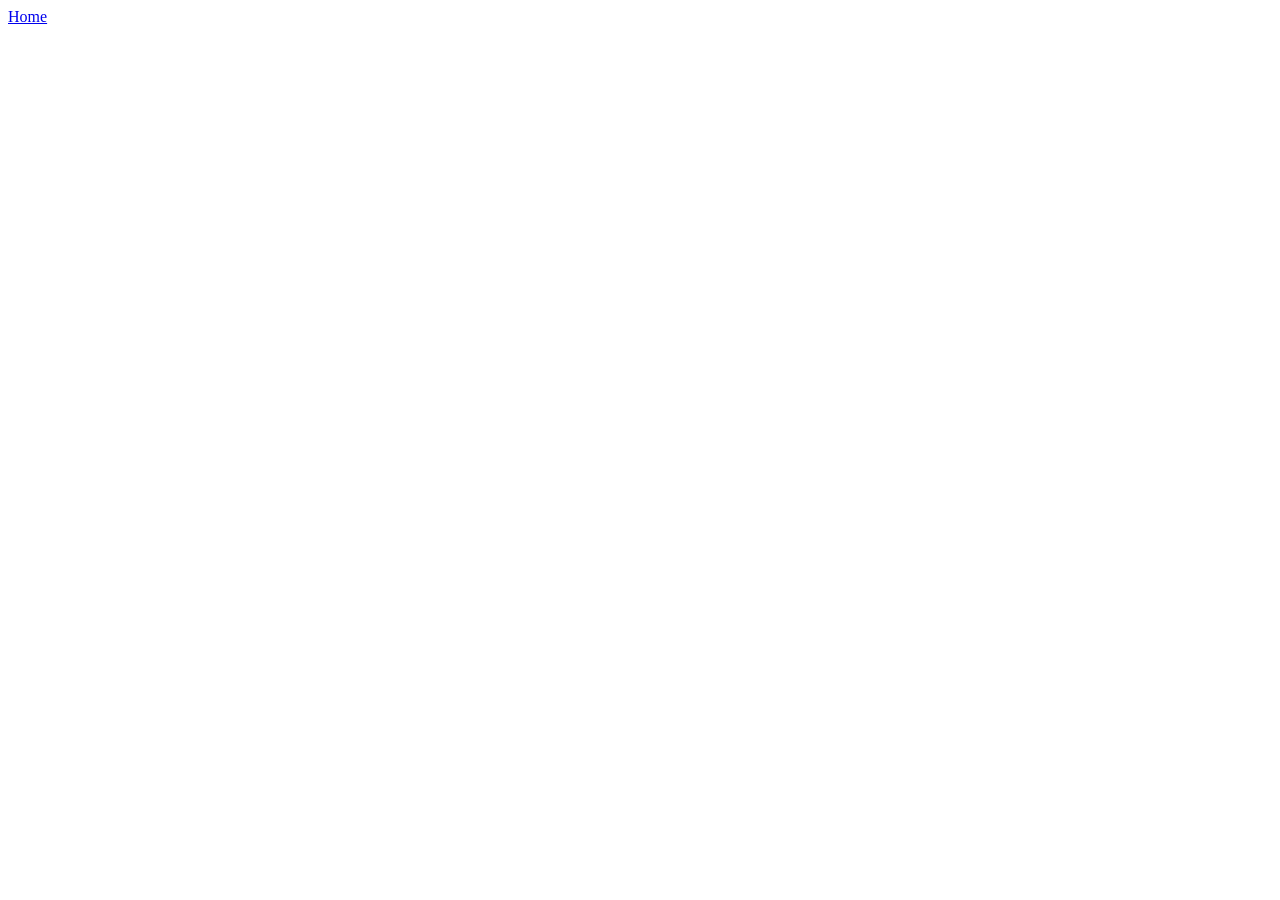
==== news.html @ 21192aa0 "Done main layout and added some style" ====
<!DOCTYPE html>
<html lang="en">
<head>
    <meta charset="UTF-8">
    <meta name="viewport" content="width=device-width, initial-scale=1.0">
    <title>Document</title>
</head>
<body>
    <a href="./index.html">Home</a>
</body>
</html>
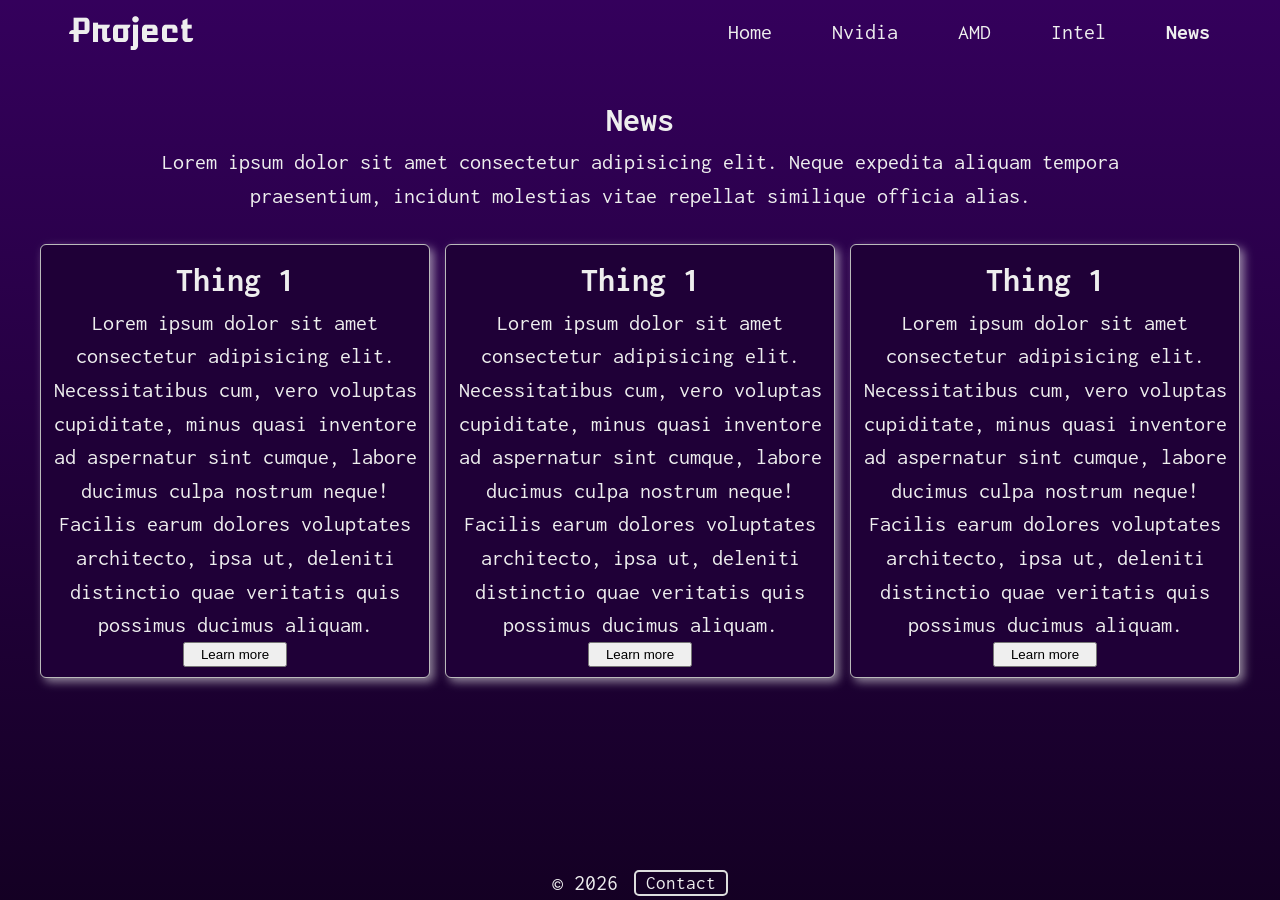
==== commit 9154979f: "added news page and made form" ====
--- a/news.html
+++ b/news.html
@@ -3,9 +3,148 @@
 <head>
     <meta charset="UTF-8">
     <meta name="viewport" content="width=device-width, initial-scale=1.0">
-    <title>Document</title>
+    <title>Main Page</title>
+    <link rel="stylesheet" href="./style.css">
+    <link rel="stylesheet" href="https://fonts.googleapis.com/css?family=Inconsolata|Atomic+Age">
 </head>
-<body>
-    <a href="./index.html">Home</a>
+<body class="news-page-body">
+    <header id="header">
+        <nav>
+            <ul class="nav-links">
+                <li class="logo"><a href="./index.html">Project</a></li>
+                <li class="hideOnMobile"><a href="./index.html">Home</a></li>
+                <li class="hideOnMobile"><a href="pageNvidia.html">Nvidia</a></li>
+                <li class="hideOnMobile"><a href="pageAMD.html">AMD</a></li>
+                <li class="hideOnMobile"><a href="pageIntel.html">Intel</a></li>
+                <li class="hideOnMobile"><a href="./news.html"><strong>News</strong></a></li>
+                <li class="hamburger-icon"><a href="#"><svg xmlns="http://www.w3.org/2000/svg" height="26px" viewBox="0 -960 960 960" width="26px" fill="#e3e3e3"><path d="M120-240v-80h720v80H120Zm0-200v-80h720v80H120Zm0-200v-80h720v80H120Z"/></a></li>
+            </ul>
+        </nav> 
+
+        <nav>
+            <ul class="nav-links sidebar">
+                <li class="close-icon"><a href="#"><svg xmlns="http://www.w3.org/2000/svg" height="24px" viewBox="0 -960 960 960" width="24px" fill="#e3e3e3"><path d="m256-200-56-56 224-224-224-224 56-56 224 224 224-224 56 56-224 224 224 224-56 56-224-224-224 224Z"/></a></li>
+                <li><a href="./index.html">Home</a></li>
+                <li><a href="pageNvidia.html">Nvidia</a></li>
+                <li><a href="pageAMD.html">AMD</a></li>
+                <li><a href="pageIntel.html">Intel</a></li>
+                <li><a href="./news.html"><strong>News</strong></a></li>
+            </ul>
+        </nav>
+    </header>
+    
+    <main id="main">
+        <section class="about-topic">
+            <h1>News</h1>
+            <p>Lorem ipsum dolor sit amet consectetur adipisicing elit. Neque expedita aliquam tempora praesentium, incidunt molestias vitae repellat similique officia alias.</p>
+        </section>
+        <div class="grid-container">
+
+            <article class="grid-item news-card">
+                <h1>Thing 1</h1>
+                <p>Lorem ipsum dolor sit amet consectetur adipisicing elit. Necessitatibus cum, vero voluptas cupiditate, minus quasi inventore ad aspernatur sint cumque, labore ducimus culpa nostrum neque! Facilis earum dolores voluptates architecto, ipsa ut, deleniti distinctio quae veritatis quis possimus ducimus aliquam.</p>
+
+                <button class="btn btn-open-modal open-btn">Learn more</button>
+
+                <dialog class="modal">
+                    <button class="xbtn close-btn">&times;</button>
+
+                    <h2>Hello</h2>
+                    <p>Lorem ipsum dolor sit amet consectetur adipisicing elit. Ut, facere inventore exercitationem aspernatur soluta fugiat architecto harum debitis. Voluptate, ab?</p>
+                    <p>Lorem ipsum dolor sit amet consectetur adipisicing elit. Officiis, obcaecati!</p>
+                    <p>Lorem ipsum dolor sit, amet consectetur adipisicing elit. Quam cumque laborum animi quaerat optio eveniet dignissimos dolores non. Veritatis expedita sit provident laudantium quam harum iste ipsum nulla id, non doloribus quasi numquam! Soluta rerum tempore ut unde voluptates incidunt similique exercitationem dignissimos in porro, culpa nemo doloremque eius minima iure voluptatum qui saepe illum enim? Asperiores consequatur odio optio vero illo omnis et rem molestiae eum nulla nobis quam, dolores soluta maxime nihil nostrum tempora vel commodi earum, error exercitationem non, ipsa expedita quidem! Vel pariatur exercitationem laboriosam? Nihil nesciunt eaque iste, repellat cum quis deserunt accusamus architecto tempora.</p>
+                    
+                    <button class="btn btn-close-modal close-btn">Close</button>
+                </dialog>
+            </article>
+
+            <article class="grid-item news-card">
+                <h1>Thing 1</h1>
+                <p>Lorem ipsum dolor sit amet consectetur adipisicing elit. Necessitatibus cum, vero voluptas cupiditate, minus quasi inventore ad aspernatur sint cumque, labore ducimus culpa nostrum neque! Facilis earum dolores voluptates architecto, ipsa ut, deleniti distinctio quae veritatis quis possimus ducimus aliquam.</p>
+
+                <button class="btn btn-open-modal open-btn">Learn more</button>
+
+                <dialog class="modal">
+                    <button class="xbtn close-btn">&times;</button>
+
+                    <h2>Hello</h2>
+                    <p>Lorem ipsum dolor sit amet consectetur adipisicing elit. Ut, facere inventore exercitationem aspernatur soluta fugiat architecto harum debitis. Voluptate, ab?</p>
+                    <p>Lorem ipsum dolor sit amet consectetur adipisicing elit. Officiis, obcaecati!</p>
+                    <p>Lorem ipsum dolor sit, amet consectetur adipisicing elit. Quam cumque laborum animi quaerat optio eveniet dignissimos dolores non. Veritatis expedita sit provident laudantium quam harum iste ipsum nulla id, non doloribus quasi numquam! Soluta rerum tempore ut unde voluptates incidunt similique exercitationem dignissimos in porro, culpa nemo doloremque eius minima iure voluptatum qui saepe illum enim? Asperiores consequatur odio optio vero illo omnis et rem molestiae eum nulla nobis quam, dolores soluta maxime nihil nostrum tempora vel commodi earum, error exercitationem non, ipsa expedita quidem! Vel pariatur exercitationem laboriosam? Nihil nesciunt eaque iste, repellat cum quis deserunt accusamus architecto tempora.</p>
+                    
+                    <button class="btn btn-close-modal close-btn">Close</button>
+                </dialog>
+            </article>
+
+            <article class="grid-item news-card">
+                <h1>Thing 1</h1>
+                <p>Lorem ipsum dolor sit amet consectetur adipisicing elit. Necessitatibus cum, vero voluptas cupiditate, minus quasi inventore ad aspernatur sint cumque, labore ducimus culpa nostrum neque! Facilis earum dolores voluptates architecto, ipsa ut, deleniti distinctio quae veritatis quis possimus ducimus aliquam.</p>
+
+                <button class="btn btn-open-modal open-btn">Learn more</button>
+
+                <dialog class="modal">
+                    <button class="xbtn close-btn">&times;</button>
+
+                    <h2>Hello</h2>
+                    <p>Lorem ipsum dolor sit amet consectetur adipisicing elit. Ut, facere inventore exercitationem aspernatur soluta fugiat architecto harum debitis. Voluptate, ab?</p>
+                    <p>Lorem ipsum dolor sit amet consectetur adipisicing elit. Officiis, obcaecati!</p>
+                    <p>Lorem ipsum dolor sit, amet consectetur adipisicing elit. Quam cumque laborum animi quaerat optio eveniet dignissimos dolores non. Veritatis expedita sit provident laudantium quam harum iste ipsum nulla id, non doloribus quasi numquam! Soluta rerum tempore ut unde voluptates incidunt similique exercitationem dignissimos in porro, culpa nemo doloremque eius minima iure voluptatum qui saepe illum enim? Asperiores consequatur odio optio vero illo omnis et rem molestiae eum nulla nobis quam, dolores soluta maxime nihil nostrum tempora vel commodi earum, error exercitationem non, ipsa expedita quidem! Vel pariatur exercitationem laboriosam? Nihil nesciunt eaque iste, repellat cum quis deserunt accusamus architecto tempora.</p>
+                    
+                    <button class="btn btn-close-modal close-btn">Close</button>
+                </dialog>
+            </article>
+
+            
+        </div>
+    </main>
+
+    <footer id="footer">
+        <p>&copy; 2026</p>
+        
+        <button class="contact-btn open-btn">Contact</button>
+        <dialog class="modal contact-modal">
+            <button class="xbtn close-btn">&times;</button>
+
+            <h2>Contact</h2>
+            <p>Lorem ipsum dolor, sit amet consectetur adipisicing elit. Natus corrupti fugiat quod quia accusantium tempore.</p>
+
+            <br>
+
+            <form>
+                <label for="fname">First Name:</label>
+                <input type="text" id="fname" name="firstname" placeholder="Mike">
+
+                <br>
+                
+                <label for="lname">Last Name:</label>
+                <input type="text" id="lname" name="lastname" placeholder="Rafone">
+
+                <br>
+
+                <label for="message">Message:</label>
+                <br>
+                <!-- <input type="text" id="message" name="message" placeholder="ileryhgiuebiusg"> -->
+                <textarea name="message" id="message" placeholder="Write your message here..."></textarea>
+
+                <br>
+
+                <input type="checkbox" id="uncheckbox" name="uncheckbox" checked>
+                <label for="">Uncheck this box if you want</label>
+
+                <br>
+
+                <input type="checkbox" id="checkbox" name="checkbox" required>
+                <label for="">Check this box</label>
+
+                <br>
+
+                <input type="submit" class="contact-btn" >
+
+            </form>
+                        
+            <button class="contact-btn close-btn">Close</button>
+        </dialog>
+    </footer>
+    <script src="./script.js"></script>
 </body>
-</html>+</html>
--- a/style.css
+++ b/style.css
@@ -0,0 +1,368 @@
+* {
+    margin: 0;
+    padding: 0;
+    box-sizing: border-box;
+}
+
+:root {
+    /* --primary-color: red;
+    --secondary-color: green; */
+
+    --default-bg: linear-gradient(180deg, hsla(274, 100%, 18%, 1) 0%, hsla(274, 100%, 7%, 1) 100%);
+    --default-card-color: #1F0037;
+    --default-card-color-hover: #2A0049;
+
+    /* --nvidia-color: green; */
+    --nvidia-bg: linear-gradient(180deg, hsla(158, 76%, 16%, 1) 0%, hsla(159, 78%, 7%, 1) 100%);
+    --nvidia-card-color: #0A4A33;
+    --nvidia-card-color-hover: #0C5A3E;
+
+    /* --amd-color: red; */
+    --amd-bg: linear-gradient(180deg, hsla(349, 69%, 25%, 1) 0%, hsl(349, 78%, 7%) 100%);
+    --amd-card-color: #6D1425;
+    --amd-card-color-hover: #751628;
+
+    /* --intel-color: skyblue; */
+    --intel-bg: linear-gradient(0deg, hsla(204, 100%, 5%, 1) 0%, hsla(204, 100%, 21%, 1) 100%);
+    --intel-card-color: #003356;
+    --intel-card-color-hover: #003A61;
+
+    --text-color: #eee;
+    --text-color-hover: #ffffff;
+}
+
+body {
+    font-family: 'Inconsolata', serif;
+    line-height: 1.5;
+    font-size: 1.4rem;
+    display: grid;
+    grid-template-rows: auto 1fr auto;
+    grid-template-columns: minmax(0, 1fr);
+    justify-content: center;
+    min-height: 100vh;
+    background: hsla(204, 100%, 5%, 1);
+
+}
+
+/* top page nav layout */
+#header {
+    padding: 0.4rem;
+}
+
+.logo {
+    font-size: 2rem;
+    font-weight: 700;
+    color: #eee;
+    font-family: 'Atomic Age', serif;
+}
+
+.nav-links {
+    max-width: 1200px;
+    margin: auto;
+    width: 100%;
+    list-style: none;
+    display: flex;
+    justify-content: flex-end;
+    align-items: center;
+}
+
+.nav-links li {
+    height: 50px;
+}
+
+.nav-links a {
+    height: 100%;
+    padding: 0 30px;
+    display: flex;
+    align-items: center;
+}
+
+.nav-links a:hover {
+    color: var(--text-color-hover);
+}
+
+.nav-links li:first-child {
+    margin-right: auto;
+}
+
+.sidebar {
+    position: fixed;
+    top: 0;
+    right: 0;
+    height: 100vh;
+    width: 250px;
+    z-index: 999;
+    background-color: rgba(0, 0, 0, 0.3);
+    backdrop-filter: blur(10px);
+    display: none;
+    flex-direction: column;
+    align-items: flex-start;
+    justify-content: flex-start;
+}
+
+.sidebar li, a {
+    width: 100%;
+}
+
+.hamburger-icon {
+    display: none;
+}
+
+/* MAIN CONTENT */
+#main {  
+    text-align: center;
+}
+
+.index-body {
+    background: var(--default-bg);
+}
+
+/* index buttons */
+.btn-nvidia, .btn-amd, .btn-intel {
+    border-radius: 3px;
+    padding: 0.4rem 1rem !important;
+}
+
+.btn-nvidia {
+    /* background-color: green; */
+    background-color: var(--nvidia-card-color);
+}
+
+.btn-amd {
+    /* background-color: rgb(139, 0, 0); */
+    background-color: var(--amd-card-color);
+}
+
+.btn-intel {
+    /* background-color: rgb(0, 102, 192); */
+    background-color: var(--intel-card-color);
+}
+
+/* Nvidia, AMD, and Intel page layout */
+.about-topic {
+    color: #eee;
+    padding: 2rem 0.6rem;
+    max-width: 1000px;
+    margin: 0 auto;
+}
+
+.grid-container {
+    display: grid;
+    grid-template-columns: repeat(auto-fit, minmax(300px, 1fr));
+    gap: 15px;
+    max-width: 1200px;
+    margin: 0 auto;
+}
+
+.grid-item {
+    color: #eee;
+    transition: 0.2s;
+    padding: 10px;
+    text-align: center;
+    display: flex;
+    flex-direction: column;
+    align-items: center;
+    border: 1px solid #bbbbbb;
+    border-radius: 6px;
+    box-shadow: 4px 4px 10px 0px #eeeeee8d;
+}
+
+.grid-item p {
+    flex-grow: 2;
+}
+
+/* Modal design */
+.modal {
+    padding: 1em;
+    max-width: 1000px;
+    font-size: 2rem;
+    margin: auto;
+    border-radius: 6px;
+    background-color: hsla(0, 0%, 0%, 0.502);
+    color: #eee;
+    /* scrollbar-color: rgb(0, 147, 0) rgb(0, 0, 0); */
+}
+
+.xbtn {
+    position: absolute;
+    top: 0;
+    right: 0;
+    background: 0;
+    border: 0;
+    padding: 0;
+    translate: -4% -20%;
+    font-size: 5rem;
+    transition: 0.2s;
+    color: #eee;
+}
+
+.xbtn:hover {
+    cursor: pointer;
+    color: red;
+}
+
+.btn-close-modal:hover {
+    background-color: red;
+}
+
+.btn-open-modal:hover {
+    background-color: greenyellow;
+}
+
+dialog::backdrop {
+    background-color: rgba(12, 12, 12, 0.5);
+    backdrop-filter: blur(10px);
+}
+
+dialog[open] {
+    animation: fadein 0.2s ease-in forwards;
+}
+
+@keyframes fadein{
+  0%{
+    opacity:0;
+  }
+  100%{
+    opacity:1;
+  }
+}
+
+#footer {
+    margin-top: 1rem;
+
+    color: #eee;
+    display: flex;
+    justify-content: center;
+    align-items: center;
+    gap: 1rem;
+}
+
+.contact-btn {
+    
+    padding: 1px 10px;
+
+    font-family: 'Inconsolata', serif;
+    color: var(--text-color);
+    background: transparent;
+
+    border-radius: 5px;
+    border: 2px solid #ddd;
+    
+    font-size: 1.2rem;
+    transition: 0.3s;
+
+}
+
+.contact-btn:hover {
+    color: var(--text-color-hover);
+    text-shadow: 1px 1px 2px white;
+    box-shadow: 1px 1px 2px var(--text-color-hover);
+    transform: translate(-1px, -1px)
+}
+
+.contact-modal {
+    max-width: 600px;
+}
+
+.contact-modal form textarea {
+   /* width: 100%; */
+   max-width: 530px;
+   min-width: 220px;
+}
+
+.contact-modal form input:last-child {
+    width: 40%;
+}
+
+.btn {
+    padding: 0.2rem 1rem;
+}
+
+.btn:hover {
+    cursor: pointer;
+}
+
+a {
+    text-decoration: none;
+    color: #eee;
+}
+
+/* NVIDIA COLOR */
+.nvidia-page-body {
+    background: var(--nvidia-bg);
+}
+
+.nvidia-card {
+    background: var(--nvidia-card-color);
+}
+
+.nvidia-card:hover {
+    background: var(--nvidia-card-color-hover);
+}
+
+/* AMD COLOR */
+.amd-page-body {
+    background: var(--amd-bg);
+}
+
+.amd-card {
+    background-color: var(--amd-card-color);
+}
+
+.amd-card:hover {
+    background: var(--amd-card-color-hover);
+}
+/* INTEL COLOR */
+.intel-page-body {
+    background: var(--intel-bg);
+}
+
+.intel-card {
+    background: var(--intel-card-color);
+}
+
+.intel-card:hover {
+    background: var(--intel-card-color-hover);
+}
+
+/* News card color */
+.news-page-body {
+    background: var(--default-bg);
+}
+
+.news-card {
+    background: var(--default-card-color);
+}
+
+.news-card:hover {
+    background: var(--default-card-color-hover);
+}
+
+/* Responsive layout */
+@media (max-width: 800px) {
+    .hideOnMobile {
+        display: none;
+    }
+
+    .hamburger-icon {
+        display: block;
+    }
+
+    .sidebar a:hover {
+        color: #ffffff;
+        background-color: hsla(0, 0%, 0%, 0.5);
+        transition: 0.2s;   
+    }
+}
+
+@media (max-width: 450px) {
+    .sidebar {
+        width: 100%;
+    }
+
+    .grid-item {
+        border-left: 0;
+        border-right: 0;
+    }
+
+}
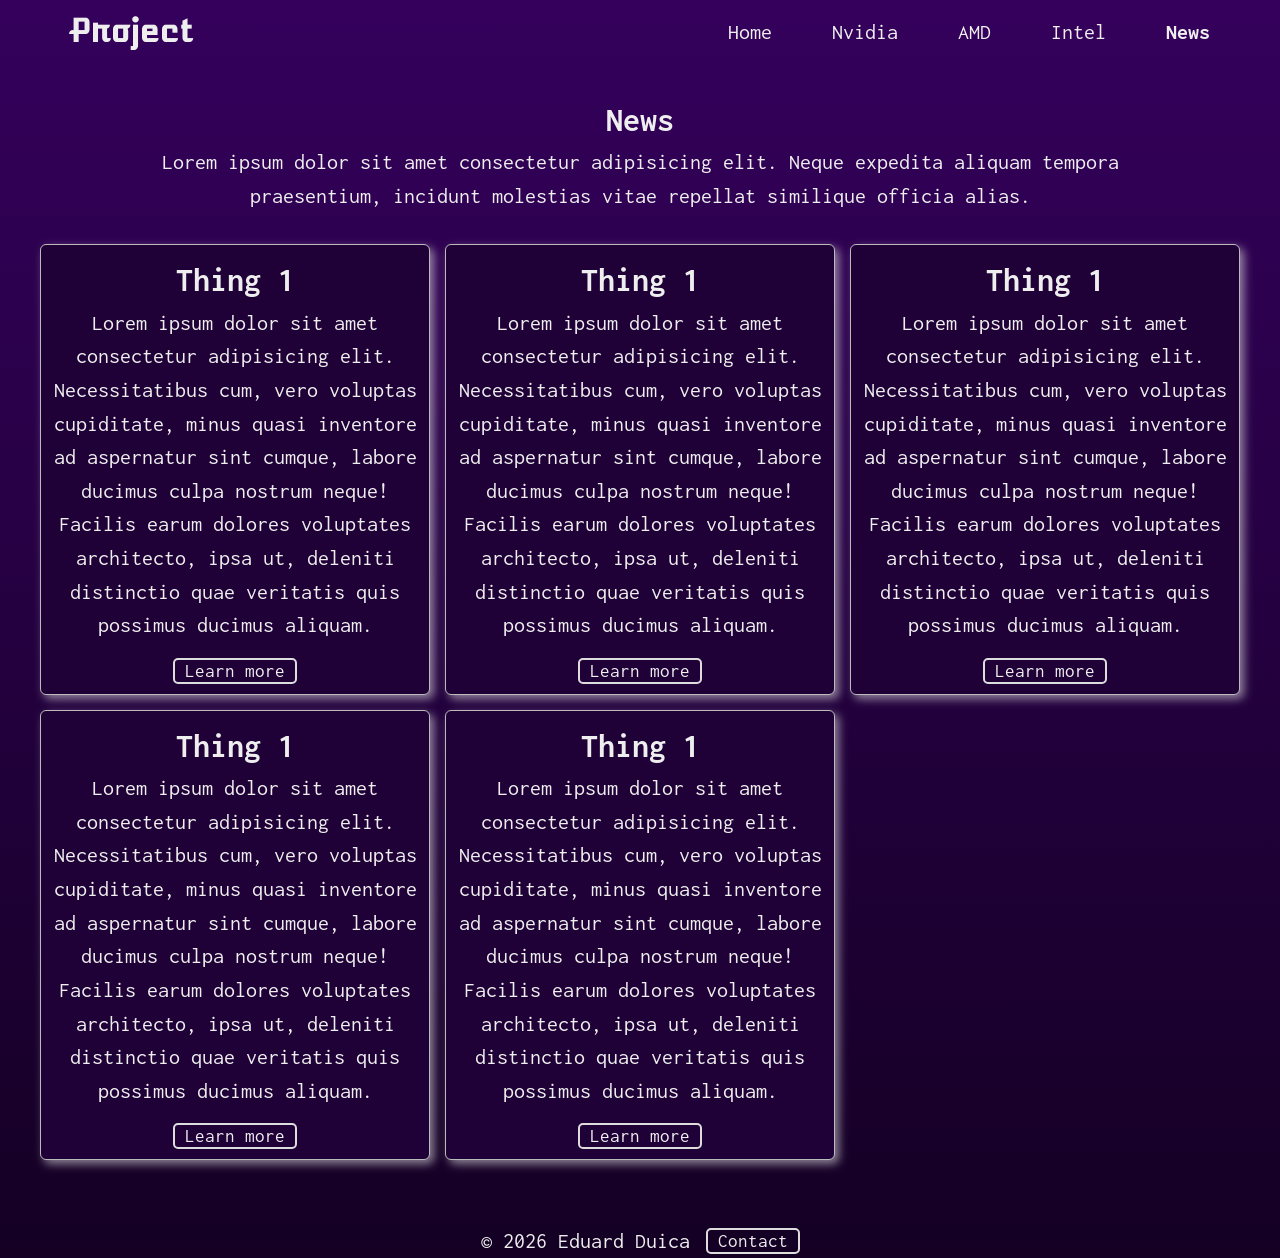
==== commit 9ab12bb8: "changes to all buttons and cards" ====
--- a/news.html
+++ b/news.html
@@ -94,14 +94,48 @@
                 </dialog>
             </article>
 
-            
+            <article class="grid-item news-card">
+                <h1>Thing 1</h1>
+                <p>Lorem ipsum dolor sit amet consectetur adipisicing elit. Necessitatibus cum, vero voluptas cupiditate, minus quasi inventore ad aspernatur sint cumque, labore ducimus culpa nostrum neque! Facilis earum dolores voluptates architecto, ipsa ut, deleniti distinctio quae veritatis quis possimus ducimus aliquam.</p>
+
+                <button class="btn btn-open-modal open-btn">Learn more</button>
+
+                <dialog class="modal">
+                    <button class="xbtn close-btn">&times;</button>
+
+                    <h2>Hello</h2>
+                    <p>Lorem ipsum dolor sit amet consectetur adipisicing elit. Ut, facere inventore exercitationem aspernatur soluta fugiat architecto harum debitis. Voluptate, ab?</p>
+                    <p>Lorem ipsum dolor sit amet consectetur adipisicing elit. Officiis, obcaecati!</p>
+                    <p>Lorem ipsum dolor sit, amet consectetur adipisicing elit. Quam cumque laborum animi quaerat optio eveniet dignissimos dolores non. Veritatis expedita sit provident laudantium quam harum iste ipsum nulla id, non doloribus quasi numquam! Soluta rerum tempore ut unde voluptates incidunt similique exercitationem dignissimos in porro, culpa nemo doloremque eius minima iure voluptatum qui saepe illum enim? Asperiores consequatur odio optio vero illo omnis et rem molestiae eum nulla nobis quam, dolores soluta maxime nihil nostrum tempora vel commodi earum, error exercitationem non, ipsa expedita quidem! Vel pariatur exercitationem laboriosam? Nihil nesciunt eaque iste, repellat cum quis deserunt accusamus architecto tempora.</p>
+                    
+                    <button class="btn btn-close-modal close-btn">Close</button>
+                </dialog>
+            </article>
+
+            <article class="grid-item news-card">
+                <h1>Thing 1</h1>
+                <p>Lorem ipsum dolor sit amet consectetur adipisicing elit. Necessitatibus cum, vero voluptas cupiditate, minus quasi inventore ad aspernatur sint cumque, labore ducimus culpa nostrum neque! Facilis earum dolores voluptates architecto, ipsa ut, deleniti distinctio quae veritatis quis possimus ducimus aliquam.</p>
+
+                <button class="btn btn-open-modal open-btn">Learn more</button>
+
+                <dialog class="modal">
+                    <button class="xbtn close-btn">&times;</button>
+
+                    <h2>Hello</h2>
+                    <p>Lorem ipsum dolor sit amet consectetur adipisicing elit. Ut, facere inventore exercitationem aspernatur soluta fugiat architecto harum debitis. Voluptate, ab?</p>
+                    <p>Lorem ipsum dolor sit amet consectetur adipisicing elit. Officiis, obcaecati!</p>
+                    <p>Lorem ipsum dolor sit, amet consectetur adipisicing elit. Quam cumque laborum animi quaerat optio eveniet dignissimos dolores non. Veritatis expedita sit provident laudantium quam harum iste ipsum nulla id, non doloribus quasi numquam! Soluta rerum tempore ut unde voluptates incidunt similique exercitationem dignissimos in porro, culpa nemo doloremque eius minima iure voluptatum qui saepe illum enim? Asperiores consequatur odio optio vero illo omnis et rem molestiae eum nulla nobis quam, dolores soluta maxime nihil nostrum tempora vel commodi earum, error exercitationem non, ipsa expedita quidem! Vel pariatur exercitationem laboriosam? Nihil nesciunt eaque iste, repellat cum quis deserunt accusamus architecto tempora.</p>
+                    
+                    <button class="btn btn-close-modal close-btn">Close</button>
+                </dialog>
+            </article>
         </div>
     </main>
 
     <footer id="footer">
-        <p>&copy; 2026</p>
+        <p>&copy; 2026 Eduard Duica</p>
         
-        <button class="contact-btn open-btn">Contact</button>
+        <button class="btn open-btn">Contact</button>
         <dialog class="modal contact-modal">
             <button class="xbtn close-btn">&times;</button>
 
@@ -138,11 +172,9 @@
 
                 <br>
 
-                <input type="submit" class="contact-btn" >
+                <input type="submit" class="btn" >
 
             </form>
-                        
-            <button class="contact-btn close-btn">Close</button>
         </dialog>
     </footer>
     <script src="./script.js"></script>
--- a/style.css
+++ b/style.css
@@ -125,17 +125,17 @@
 
 .btn-nvidia {
     /* background-color: green; */
-    background-color: var(--nvidia-card-color);
+    background-color: var(--nvidia-card-color) !important;
 }
 
 .btn-amd {
     /* background-color: rgb(139, 0, 0); */
-    background-color: var(--amd-card-color);
+    background-color: var(--amd-card-color) !important;
 }
 
 .btn-intel {
     /* background-color: rgb(0, 102, 192); */
-    background-color: var(--intel-card-color);
+    background-color: var(--intel-card-color) !important;
 }
 
 /* Nvidia, AMD, and Intel page layout */
@@ -169,6 +169,11 @@
 
 .grid-item p {
     flex-grow: 2;
+}
+
+.grid-item:hover {
+    box-shadow: 4px 4px 10px 0px var(--text-color);
+    transform: translate(-1px, -1px)
 }
 
 /* Modal design */
@@ -202,12 +207,20 @@
 }
 
 .btn-close-modal:hover {
-    background-color: red;
+    background-color: rgba(255, 0, 0, 0.8);
+}
+
+.btn-open-modal {
+    margin-top: 1rem;
+}
+
+/* .btn-open-modal {
+    background-color: var(--text-color);
 }
 
 .btn-open-modal:hover {
-    background-color: greenyellow;
-}
+    background-color: var(--text-color-hover);
+} */
 
 dialog::backdrop {
     background-color: rgba(12, 12, 12, 0.5);
@@ -228,7 +241,7 @@
 }
 
 #footer {
-    margin-top: 1rem;
+    margin-top: 4rem;
 
     color: #eee;
     display: flex;
@@ -237,7 +250,7 @@
     gap: 1rem;
 }
 
-.contact-btn {
+/* .contact-btn {
     
     padding: 1px 10px;
 
@@ -258,7 +271,7 @@
     text-shadow: 1px 1px 2px white;
     box-shadow: 1px 1px 2px var(--text-color-hover);
     transform: translate(-1px, -1px)
-}
+} */
 
 .contact-modal {
     max-width: 600px;
@@ -276,15 +289,29 @@
 
 .btn {
     padding: 0.2rem 1rem;
+
+    padding: 1px 10px;
+    font-family: 'Inconsolata', serif;
+    color: var(--text-color);
+    background: transparent;
+    border-radius: 5px;
+    border: 2px solid #ddd;
+    font-size: 1.2rem;
+    transition: 0.3s;
 }
 
 .btn:hover {
     cursor: pointer;
+
+    color: var(--text-color-hover);
+    text-shadow: 1px 1px 2px white;
+    box-shadow: 1px 1px 2px var(--text-color-hover);
+    transform: translate(-1px, -1px)
 }
 
 a {
     text-decoration: none;
-    color: #eee;
+    color: var(--text-color);
 }
 
 /* NVIDIA COLOR */
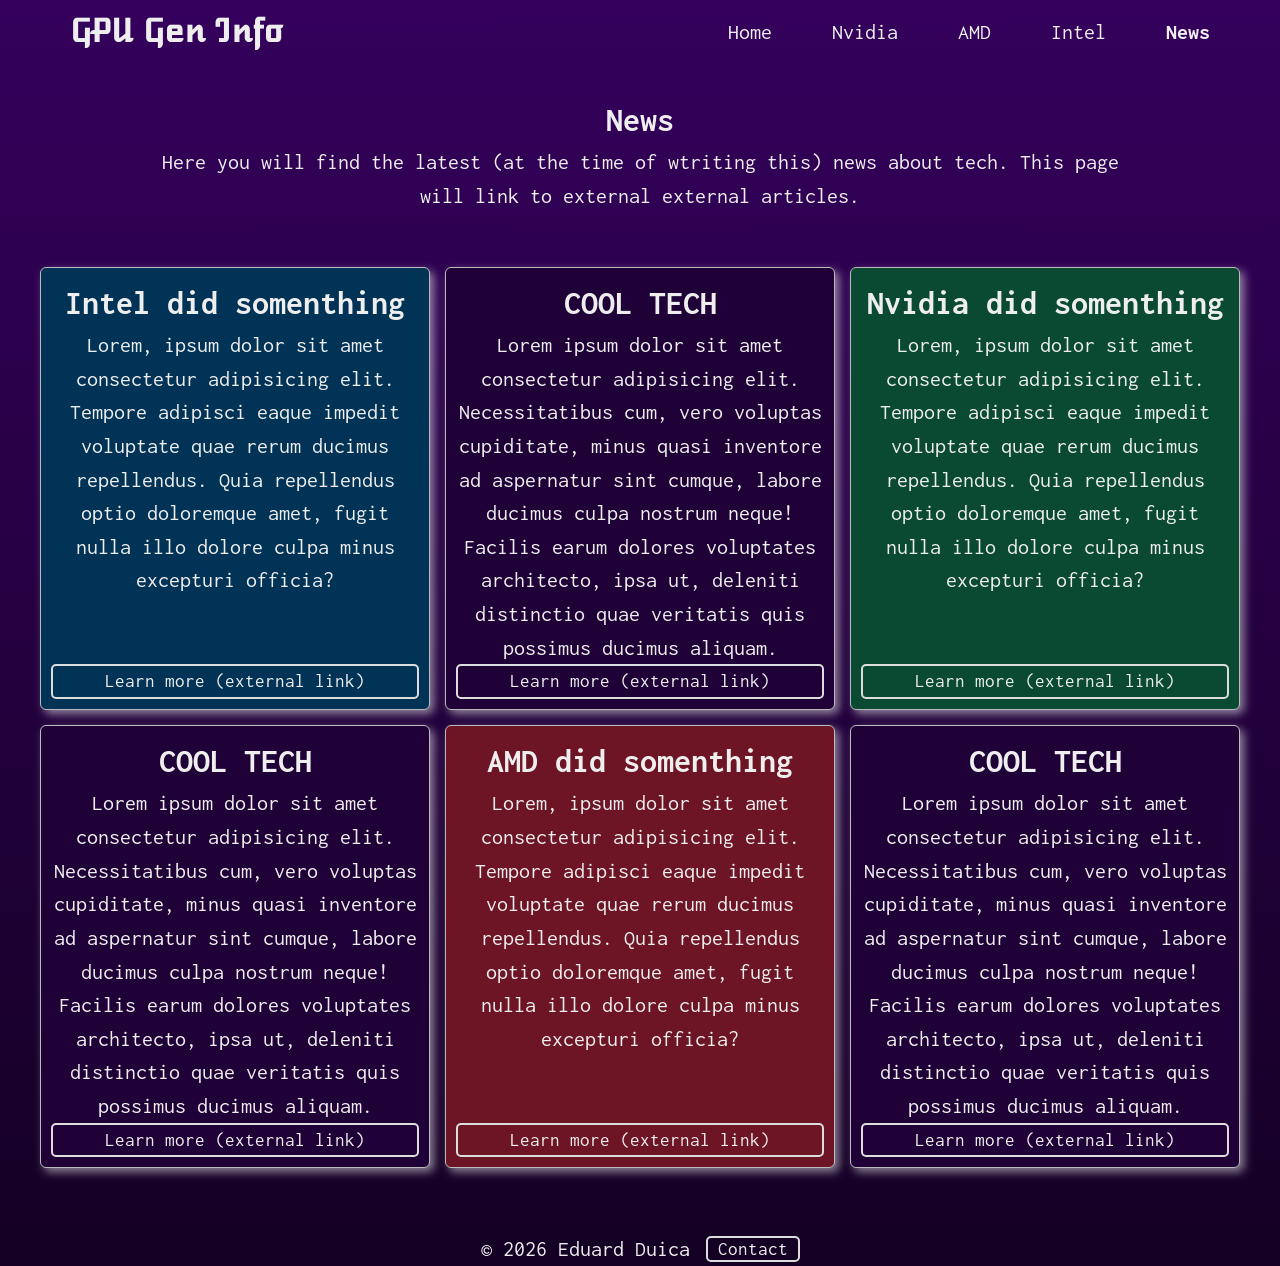
==== commit 84aa01aa: "Added images, tables, lists, and info on each card and page" ====
--- a/news.html
+++ b/news.html
@@ -11,7 +11,7 @@
     <header id="header">
         <nav>
             <ul class="nav-links">
-                <li class="logo"><a href="./index.html">Project</a></li>
+                <li class="logo"><a href="./index.html">GPU Gen Info</a></li>
                 <li class="hideOnMobile"><a href="./index.html">Home</a></li>
                 <li class="hideOnMobile"><a href="pageNvidia.html">Nvidia</a></li>
                 <li class="hideOnMobile"><a href="pageAMD.html">AMD</a></li>
@@ -36,98 +36,50 @@
     <main id="main">
         <section class="about-topic">
             <h1>News</h1>
-            <p>Lorem ipsum dolor sit amet consectetur adipisicing elit. Neque expedita aliquam tempora praesentium, incidunt molestias vitae repellat similique officia alias.</p>
+            <p>Here you will find the latest (at the time of wtriting this) news about tech. This page will link to external external articles.</p>
         </section>
         <div class="grid-container">
 
-            <article class="grid-item news-card">
-                <h1>Thing 1</h1>
-                <p>Lorem ipsum dolor sit amet consectetur adipisicing elit. Necessitatibus cum, vero voluptas cupiditate, minus quasi inventore ad aspernatur sint cumque, labore ducimus culpa nostrum neque! Facilis earum dolores voluptates architecto, ipsa ut, deleniti distinctio quae veritatis quis possimus ducimus aliquam.</p>
+            <article class="grid-item intel-card">
+                <h1>Intel did somenthing</h1>
+                <p>Lorem, ipsum dolor sit amet consectetur adipisicing elit. Tempore adipisci eaque impedit voluptate quae rerum ducimus repellendus. Quia repellendus optio doloremque amet, fugit nulla illo dolore culpa minus excepturi officia?</p>
 
-                <button class="btn btn-open-modal open-btn">Learn more</button>
-
-                <dialog class="modal">
-                    <button class="xbtn close-btn">&times;</button>
-
-                    <h2>Hello</h2>
-                    <p>Lorem ipsum dolor sit amet consectetur adipisicing elit. Ut, facere inventore exercitationem aspernatur soluta fugiat architecto harum debitis. Voluptate, ab?</p>
-                    <p>Lorem ipsum dolor sit amet consectetur adipisicing elit. Officiis, obcaecati!</p>
-                    <p>Lorem ipsum dolor sit, amet consectetur adipisicing elit. Quam cumque laborum animi quaerat optio eveniet dignissimos dolores non. Veritatis expedita sit provident laudantium quam harum iste ipsum nulla id, non doloribus quasi numquam! Soluta rerum tempore ut unde voluptates incidunt similique exercitationem dignissimos in porro, culpa nemo doloremque eius minima iure voluptatum qui saepe illum enim? Asperiores consequatur odio optio vero illo omnis et rem molestiae eum nulla nobis quam, dolores soluta maxime nihil nostrum tempora vel commodi earum, error exercitationem non, ipsa expedita quidem! Vel pariatur exercitationem laboriosam? Nihil nesciunt eaque iste, repellat cum quis deserunt accusamus architecto tempora.</p>
-                    
-                    <button class="btn btn-close-modal close-btn">Close</button>
-                </dialog>
+                <a href="" class="btn" target="_blank" rel="noreferre">Learn more (external link)</a>
             </article>
 
             <article class="grid-item news-card">
-                <h1>Thing 1</h1>
+                <h1>COOL TECH</h1>
                 <p>Lorem ipsum dolor sit amet consectetur adipisicing elit. Necessitatibus cum, vero voluptas cupiditate, minus quasi inventore ad aspernatur sint cumque, labore ducimus culpa nostrum neque! Facilis earum dolores voluptates architecto, ipsa ut, deleniti distinctio quae veritatis quis possimus ducimus aliquam.</p>
 
-                <button class="btn btn-open-modal open-btn">Learn more</button>
+                <a href="" class="btn" target="_blank" rel="noreferre">Learn more (external link)</a>
+            </article>
 
-                <dialog class="modal">
-                    <button class="xbtn close-btn">&times;</button>
+            <article class="grid-item nvidia-card">
+                <h1>Nvidia did somenthing</h1>
+                <p>Lorem, ipsum dolor sit amet consectetur adipisicing elit. Tempore adipisci eaque impedit voluptate quae rerum ducimus repellendus. Quia repellendus optio doloremque amet, fugit nulla illo dolore culpa minus excepturi officia?</p>
 
-                    <h2>Hello</h2>
-                    <p>Lorem ipsum dolor sit amet consectetur adipisicing elit. Ut, facere inventore exercitationem aspernatur soluta fugiat architecto harum debitis. Voluptate, ab?</p>
-                    <p>Lorem ipsum dolor sit amet consectetur adipisicing elit. Officiis, obcaecati!</p>
-                    <p>Lorem ipsum dolor sit, amet consectetur adipisicing elit. Quam cumque laborum animi quaerat optio eveniet dignissimos dolores non. Veritatis expedita sit provident laudantium quam harum iste ipsum nulla id, non doloribus quasi numquam! Soluta rerum tempore ut unde voluptates incidunt similique exercitationem dignissimos in porro, culpa nemo doloremque eius minima iure voluptatum qui saepe illum enim? Asperiores consequatur odio optio vero illo omnis et rem molestiae eum nulla nobis quam, dolores soluta maxime nihil nostrum tempora vel commodi earum, error exercitationem non, ipsa expedita quidem! Vel pariatur exercitationem laboriosam? Nihil nesciunt eaque iste, repellat cum quis deserunt accusamus architecto tempora.</p>
-                    
-                    <button class="btn btn-close-modal close-btn">Close</button>
-                </dialog>
+                <a href="" class="btn" target="_blank" rel="noreferre">Learn more (external link)</a>
             </article>
 
             <article class="grid-item news-card">
-                <h1>Thing 1</h1>
+                <h1>COOL TECH</h1>
                 <p>Lorem ipsum dolor sit amet consectetur adipisicing elit. Necessitatibus cum, vero voluptas cupiditate, minus quasi inventore ad aspernatur sint cumque, labore ducimus culpa nostrum neque! Facilis earum dolores voluptates architecto, ipsa ut, deleniti distinctio quae veritatis quis possimus ducimus aliquam.</p>
 
-                <button class="btn btn-open-modal open-btn">Learn more</button>
+                <a href="" class="btn" target="_blank" rel="noreferre">Learn more (external link)</a>
+            </article>
 
-                <dialog class="modal">
-                    <button class="xbtn close-btn">&times;</button>
+            <article class="grid-item amd-card">
+                <h1>AMD did somenthing</h1>
+                <p>Lorem, ipsum dolor sit amet consectetur adipisicing elit. Tempore adipisci eaque impedit voluptate quae rerum ducimus repellendus. Quia repellendus optio doloremque amet, fugit nulla illo dolore culpa minus excepturi officia?</p>
 
-                    <h2>Hello</h2>
-                    <p>Lorem ipsum dolor sit amet consectetur adipisicing elit. Ut, facere inventore exercitationem aspernatur soluta fugiat architecto harum debitis. Voluptate, ab?</p>
-                    <p>Lorem ipsum dolor sit amet consectetur adipisicing elit. Officiis, obcaecati!</p>
-                    <p>Lorem ipsum dolor sit, amet consectetur adipisicing elit. Quam cumque laborum animi quaerat optio eveniet dignissimos dolores non. Veritatis expedita sit provident laudantium quam harum iste ipsum nulla id, non doloribus quasi numquam! Soluta rerum tempore ut unde voluptates incidunt similique exercitationem dignissimos in porro, culpa nemo doloremque eius minima iure voluptatum qui saepe illum enim? Asperiores consequatur odio optio vero illo omnis et rem molestiae eum nulla nobis quam, dolores soluta maxime nihil nostrum tempora vel commodi earum, error exercitationem non, ipsa expedita quidem! Vel pariatur exercitationem laboriosam? Nihil nesciunt eaque iste, repellat cum quis deserunt accusamus architecto tempora.</p>
-                    
-                    <button class="btn btn-close-modal close-btn">Close</button>
-                </dialog>
+                <a href="" class="btn" target="_blank" rel="noreferre">Learn more (external link)</a>
             </article>
 
             <article class="grid-item news-card">
-                <h1>Thing 1</h1>
+                <h1>COOL TECH</h1>
                 <p>Lorem ipsum dolor sit amet consectetur adipisicing elit. Necessitatibus cum, vero voluptas cupiditate, minus quasi inventore ad aspernatur sint cumque, labore ducimus culpa nostrum neque! Facilis earum dolores voluptates architecto, ipsa ut, deleniti distinctio quae veritatis quis possimus ducimus aliquam.</p>
 
-                <button class="btn btn-open-modal open-btn">Learn more</button>
-
-                <dialog class="modal">
-                    <button class="xbtn close-btn">&times;</button>
-
-                    <h2>Hello</h2>
-                    <p>Lorem ipsum dolor sit amet consectetur adipisicing elit. Ut, facere inventore exercitationem aspernatur soluta fugiat architecto harum debitis. Voluptate, ab?</p>
-                    <p>Lorem ipsum dolor sit amet consectetur adipisicing elit. Officiis, obcaecati!</p>
-                    <p>Lorem ipsum dolor sit, amet consectetur adipisicing elit. Quam cumque laborum animi quaerat optio eveniet dignissimos dolores non. Veritatis expedita sit provident laudantium quam harum iste ipsum nulla id, non doloribus quasi numquam! Soluta rerum tempore ut unde voluptates incidunt similique exercitationem dignissimos in porro, culpa nemo doloremque eius minima iure voluptatum qui saepe illum enim? Asperiores consequatur odio optio vero illo omnis et rem molestiae eum nulla nobis quam, dolores soluta maxime nihil nostrum tempora vel commodi earum, error exercitationem non, ipsa expedita quidem! Vel pariatur exercitationem laboriosam? Nihil nesciunt eaque iste, repellat cum quis deserunt accusamus architecto tempora.</p>
-                    
-                    <button class="btn btn-close-modal close-btn">Close</button>
-                </dialog>
-            </article>
-
-            <article class="grid-item news-card">
-                <h1>Thing 1</h1>
-                <p>Lorem ipsum dolor sit amet consectetur adipisicing elit. Necessitatibus cum, vero voluptas cupiditate, minus quasi inventore ad aspernatur sint cumque, labore ducimus culpa nostrum neque! Facilis earum dolores voluptates architecto, ipsa ut, deleniti distinctio quae veritatis quis possimus ducimus aliquam.</p>
-
-                <button class="btn btn-open-modal open-btn">Learn more</button>
-
-                <dialog class="modal">
-                    <button class="xbtn close-btn">&times;</button>
-
-                    <h2>Hello</h2>
-                    <p>Lorem ipsum dolor sit amet consectetur adipisicing elit. Ut, facere inventore exercitationem aspernatur soluta fugiat architecto harum debitis. Voluptate, ab?</p>
-                    <p>Lorem ipsum dolor sit amet consectetur adipisicing elit. Officiis, obcaecati!</p>
-                    <p>Lorem ipsum dolor sit, amet consectetur adipisicing elit. Quam cumque laborum animi quaerat optio eveniet dignissimos dolores non. Veritatis expedita sit provident laudantium quam harum iste ipsum nulla id, non doloribus quasi numquam! Soluta rerum tempore ut unde voluptates incidunt similique exercitationem dignissimos in porro, culpa nemo doloremque eius minima iure voluptatum qui saepe illum enim? Asperiores consequatur odio optio vero illo omnis et rem molestiae eum nulla nobis quam, dolores soluta maxime nihil nostrum tempora vel commodi earum, error exercitationem non, ipsa expedita quidem! Vel pariatur exercitationem laboriosam? Nihil nesciunt eaque iste, repellat cum quis deserunt accusamus architecto tempora.</p>
-                    
-                    <button class="btn btn-close-modal close-btn">Close</button>
-                </dialog>
+                <a href="" class="btn" target="_blank" rel="noreferre">Learn more (external link)</a>
             </article>
         </div>
     </main>
@@ -140,11 +92,9 @@
             <button class="xbtn close-btn">&times;</button>
 
             <h2>Contact</h2>
-            <p>Lorem ipsum dolor, sit amet consectetur adipisicing elit. Natus corrupti fugiat quod quia accusantium tempore.</p>
+            <p>Use the form below to contact me if you notice an error or out of date information on the website.</p>
 
-            <br>
-
-            <form>
+            <form action="mailto:20251554@dcfe.ie">
                 <label for="fname">First Name:</label>
                 <input type="text" id="fname" name="firstname" placeholder="Mike">
 
@@ -155,9 +105,14 @@
 
                 <br>
 
+                <label for="email">Email:</label>
+                <input type="email" id="email" name="email" placeholder="mikerafone@mail.com">
+
+                <br>
+
                 <label for="message">Message:</label>
                 <br>
-                <!-- <input type="text" id="message" name="message" placeholder="ileryhgiuebiusg"> -->
+
                 <textarea name="message" id="message" placeholder="Write your message here..."></textarea>
 
                 <br>
--- a/style.css
+++ b/style.css
@@ -5,28 +5,27 @@
 }
 
 :root {
-    /* --primary-color: red;
-    --secondary-color: green; */
-
+    /* default style */
     --default-bg: linear-gradient(180deg, hsla(274, 100%, 18%, 1) 0%, hsla(274, 100%, 7%, 1) 100%);
     --default-card-color: #1F0037;
     --default-card-color-hover: #2A0049;
 
-    /* --nvidia-color: green; */
+    /* nvidia */
     --nvidia-bg: linear-gradient(180deg, hsla(158, 76%, 16%, 1) 0%, hsla(159, 78%, 7%, 1) 100%);
     --nvidia-card-color: #0A4A33;
     --nvidia-card-color-hover: #0C5A3E;
 
-    /* --amd-color: red; */
+    /* amd */
     --amd-bg: linear-gradient(180deg, hsla(349, 69%, 25%, 1) 0%, hsl(349, 78%, 7%) 100%);
     --amd-card-color: #6D1425;
     --amd-card-color-hover: #751628;
 
-    /* --intel-color: skyblue; */
+    /* intel */
     --intel-bg: linear-gradient(0deg, hsla(204, 100%, 5%, 1) 0%, hsla(204, 100%, 21%, 1) 100%);
     --intel-card-color: #003356;
     --intel-card-color-hover: #003A61;
 
+    /* text color */
     --text-color: #eee;
     --text-color-hover: #ffffff;
 }
@@ -41,7 +40,6 @@
     justify-content: center;
     min-height: 100vh;
     background: hsla(204, 100%, 5%, 1);
-
 }
 
 /* top page nav layout */
@@ -62,6 +60,7 @@
     width: 100%;
     list-style: none;
     display: flex;
+    flex-wrap: wrap;
     justify-content: flex-end;
     align-items: center;
 }
@@ -117,6 +116,10 @@
     background: var(--default-bg);
 }
 
+.index-section h3 {
+    margin-top: 2rem;
+}
+
 /* index buttons */
 .btn-nvidia, .btn-amd, .btn-intel {
     border-radius: 3px;
@@ -144,6 +147,14 @@
     padding: 2rem 0.6rem;
     max-width: 1000px;
     margin: 0 auto;
+}
+
+.about-topic p {
+    margin-bottom: 1.4rem;
+}
+
+.about-topic h1 {
+    overflow-x: auto;
 }
 
 .grid-container {
@@ -214,14 +225,6 @@
     margin-top: 1rem;
 }
 
-/* .btn-open-modal {
-    background-color: var(--text-color);
-}
-
-.btn-open-modal:hover {
-    background-color: var(--text-color-hover);
-} */
-
 dialog::backdrop {
     background-color: rgba(12, 12, 12, 0.5);
     backdrop-filter: blur(10px);
@@ -229,6 +232,47 @@
 
 dialog[open] {
     animation: fadein 0.2s ease-in forwards;
+
+    display: flex;
+    flex-direction: column;
+    align-items: center;
+    gap: 2rem;  
+
+}
+
+.info-img {
+    width: 100%;
+    height: auto;
+}
+
+.info-list {
+    width: 90%;
+    text-align: left;
+}
+
+.info-list li {
+    margin-bottom: 1.2rem;
+}
+
+.info-table {
+    margin: 0 1rem;
+    overflow-x: auto;
+
+    width: 90%;
+}
+
+.info-table caption {
+    caption-side: top;
+    font-weight: bold;
+    padding-top: 1rem;
+}
+
+.info-table th, .info-table td {
+    border: 1px solid var(--text-color);
+    padding: 1rem;
+    text-align: center;
+    border-radius: 3px;
+    font-size: 1.2rem;
 }
 
 @keyframes fadein{
@@ -240,39 +284,19 @@
   }
 }
 
+/* footer design */
 #footer {
     margin-top: 4rem;
 
     color: #eee;
     display: flex;
+    flex-wrap: wrap;
     justify-content: center;
     align-items: center;
     gap: 1rem;
 }
 
-/* .contact-btn {
-    
-    padding: 1px 10px;
-
-    font-family: 'Inconsolata', serif;
-    color: var(--text-color);
-    background: transparent;
-
-    border-radius: 5px;
-    border: 2px solid #ddd;
-    
-    font-size: 1.2rem;
-    transition: 0.3s;
-
-}
-
-.contact-btn:hover {
-    color: var(--text-color-hover);
-    text-shadow: 1px 1px 2px white;
-    box-shadow: 1px 1px 2px var(--text-color-hover);
-    transform: translate(-1px, -1px)
-} */
-
+/* Contact modal */
 .contact-modal {
     max-width: 600px;
 }
@@ -287,6 +311,7 @@
     width: 40%;
 }
 
+/* Buttons to open modal */
 .btn {
     padding: 0.2rem 1rem;
 
@@ -302,13 +327,27 @@
 
 .btn:hover {
     cursor: pointer;
-
     color: var(--text-color-hover);
     text-shadow: 1px 1px 2px white;
     box-shadow: 1px 1px 2px var(--text-color-hover);
     transform: translate(-1px, -1px)
 }
 
+/* Buttons to open links */
+.btn-link {
+    padding: 0.2rem 1rem;
+    padding: 1px 10px;
+    color: var(--text-color);
+    transition: 0.3s;
+}
+
+.btn-link:hover {
+    cursor: pointer;
+    color: var(--text-color-hover);
+    text-shadow: 1px 1px 2px white;
+    transform: translate(-1px, -1px)
+}
+
 a {
     text-decoration: none;
     color: var(--text-color);
@@ -366,7 +405,7 @@
 }
 
 /* Responsive layout */
-@media (max-width: 800px) {
+@media (max-width: 850px) {
     .hideOnMobile {
         display: none;
     }
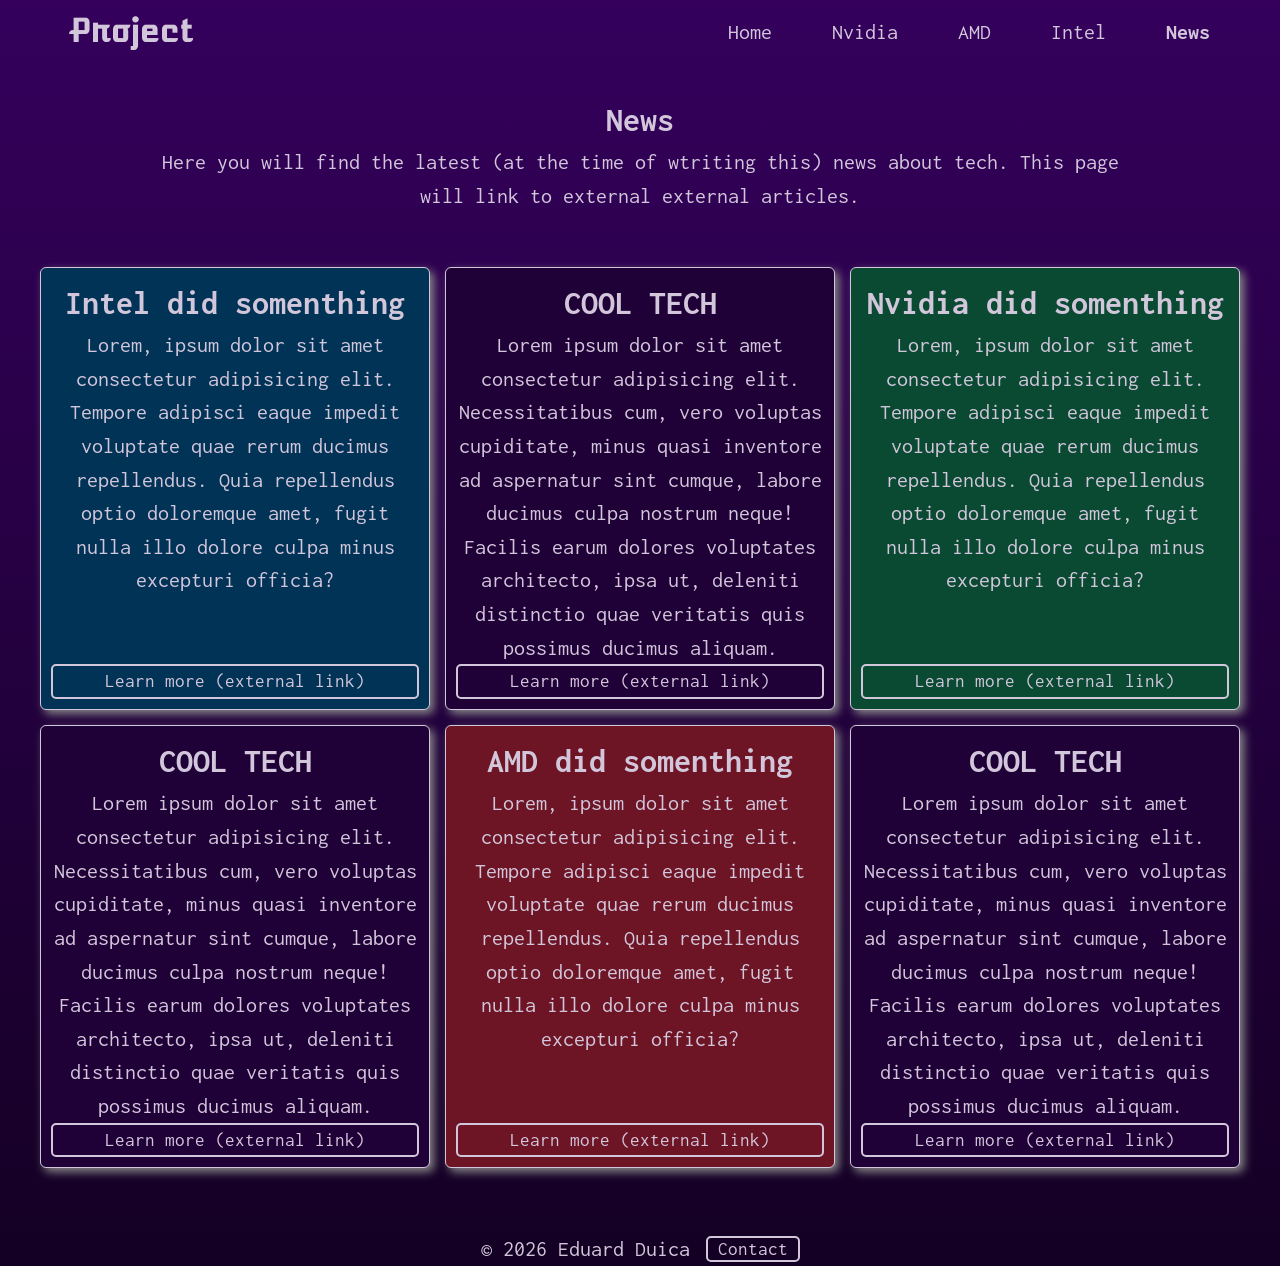
==== commit c0888b12: "Changed text color, Fixed navigation, Fixed page title, Added at the top of each page a box "info so" ====
--- a/news.html
+++ b/news.html
@@ -3,7 +3,7 @@
 <head>
     <meta charset="UTF-8">
     <meta name="viewport" content="width=device-width, initial-scale=1.0">
-    <title>Main Page</title>
+    <title>News Page</title>
     <link rel="stylesheet" href="./style.css">
     <link rel="stylesheet" href="https://fonts.googleapis.com/css?family=Inconsolata|Atomic+Age">
 </head>
@@ -11,11 +11,11 @@
     <header id="header">
         <nav>
             <ul class="nav-links">
-                <li class="logo"><a href="./index.html">GPU Gen Info</a></li>
+                <li class="logo"><a href="./index.html">Project</a></li>
                 <li class="hideOnMobile"><a href="./index.html">Home</a></li>
-                <li class="hideOnMobile"><a href="pageNvidia.html">Nvidia</a></li>
-                <li class="hideOnMobile"><a href="pageAMD.html">AMD</a></li>
-                <li class="hideOnMobile"><a href="pageIntel.html">Intel</a></li>
+                <li class="hideOnMobile"><a href="./pageNvidia.html">Nvidia</a></li>
+                <li class="hideOnMobile"><a href="./pageAMD.html">AMD</a></li>
+                <li class="hideOnMobile"><a href="./pageIntel.html">Intel</a></li>
                 <li class="hideOnMobile"><a href="./news.html"><strong>News</strong></a></li>
                 <li class="hamburger-icon"><a href="#"><svg xmlns="http://www.w3.org/2000/svg" height="26px" viewBox="0 -960 960 960" width="26px" fill="#e3e3e3"><path d="M120-240v-80h720v80H120Zm0-200v-80h720v80H120Zm0-200v-80h720v80H120Z"/></a></li>
             </ul>
@@ -25,9 +25,9 @@
             <ul class="nav-links sidebar">
                 <li class="close-icon"><a href="#"><svg xmlns="http://www.w3.org/2000/svg" height="24px" viewBox="0 -960 960 960" width="24px" fill="#e3e3e3"><path d="m256-200-56-56 224-224-224-224 56-56 224 224 224-224 56 56-224 224 224 224-56 56-224-224-224 224Z"/></a></li>
                 <li><a href="./index.html">Home</a></li>
-                <li><a href="pageNvidia.html">Nvidia</a></li>
-                <li><a href="pageAMD.html">AMD</a></li>
-                <li><a href="pageIntel.html">Intel</a></li>
+                <li><a href="./pageNvidia.html">Nvidia</a></li>
+                <li><a href="./pageAMD.html">AMD</a></li>
+                <li><a href="./pageIntel.html">Intel</a></li>
                 <li><a href="./news.html"><strong>News</strong></a></li>
             </ul>
         </nav>
--- a/style.css
+++ b/style.css
@@ -26,8 +26,8 @@
     --intel-card-color-hover: #003A61;
 
     /* text color */
-    --text-color: #eee;
-    --text-color-hover: #ffffff;
+    --text-color: #d2c6db;
+    --text-color-hover: #f1e5fb;
 }
 
 body {
@@ -142,8 +142,27 @@
 }
 
 /* Nvidia, AMD, and Intel page layout */
+.info-source {
+    color: var(--text-color);
+    padding: 2rem 0 0 0;
+    max-width: 1000px;
+    margin: auto;
+}
+
+.link-source:link {
+    color: #c5a1e5;
+}
+
+.link-source:visited {
+    color: #a9a1b0;
+}
+
+.link-source:hover {
+    color: var(--text-color-hover);
+}
+
 .about-topic {
-    color: #eee;
+    color: var(--text-color);
     padding: 2rem 0.6rem;
     max-width: 1000px;
     margin: 0 auto;
@@ -166,16 +185,16 @@
 }
 
 .grid-item {
-    color: #eee;
+    color: var(--text-color);
     transition: 0.2s;
     padding: 10px;
     text-align: center;
     display: flex;
     flex-direction: column;
     align-items: center;
-    border: 1px solid #bbbbbb;
+    border: 1px solid var(--text-color);
     border-radius: 6px;
-    box-shadow: 4px 4px 10px 0px #eeeeee8d;
+    box-shadow: 4px 4px 10px 0px #888;
 }
 
 .grid-item p {
@@ -195,7 +214,7 @@
     margin: auto;
     border-radius: 6px;
     background-color: hsla(0, 0%, 0%, 0.502);
-    color: #eee;
+    color: var(--text-color);
     /* scrollbar-color: rgb(0, 147, 0) rgb(0, 0, 0); */
 }
 
@@ -287,8 +306,7 @@
 /* footer design */
 #footer {
     margin-top: 4rem;
-
-    color: #eee;
+    color: var(--text-color);
     display: flex;
     flex-wrap: wrap;
     justify-content: center;
@@ -320,7 +338,7 @@
     color: var(--text-color);
     background: transparent;
     border-radius: 5px;
-    border: 2px solid #ddd;
+    border: 2px solid var(--text-color);
     font-size: 1.2rem;
     transition: 0.3s;
 }
@@ -328,7 +346,7 @@
 .btn:hover {
     cursor: pointer;
     color: var(--text-color-hover);
-    text-shadow: 1px 1px 2px white;
+    text-shadow: 1px 1px 2px #ccc;
     box-shadow: 1px 1px 2px var(--text-color-hover);
     transform: translate(-1px, -1px)
 }
@@ -344,7 +362,7 @@
 .btn-link:hover {
     cursor: pointer;
     color: var(--text-color-hover);
-    text-shadow: 1px 1px 2px white;
+    text-shadow: 1px 1px 2px #eee;
     transform: translate(-1px, -1px)
 }
 
@@ -415,7 +433,7 @@
     }
 
     .sidebar a:hover {
-        color: #ffffff;
+        color: var(--text-color-hover);
         background-color: hsla(0, 0%, 0%, 0.5);
         transition: 0.2s;   
     }
@@ -431,4 +449,4 @@
         border-right: 0;
     }
 
-}
+}
